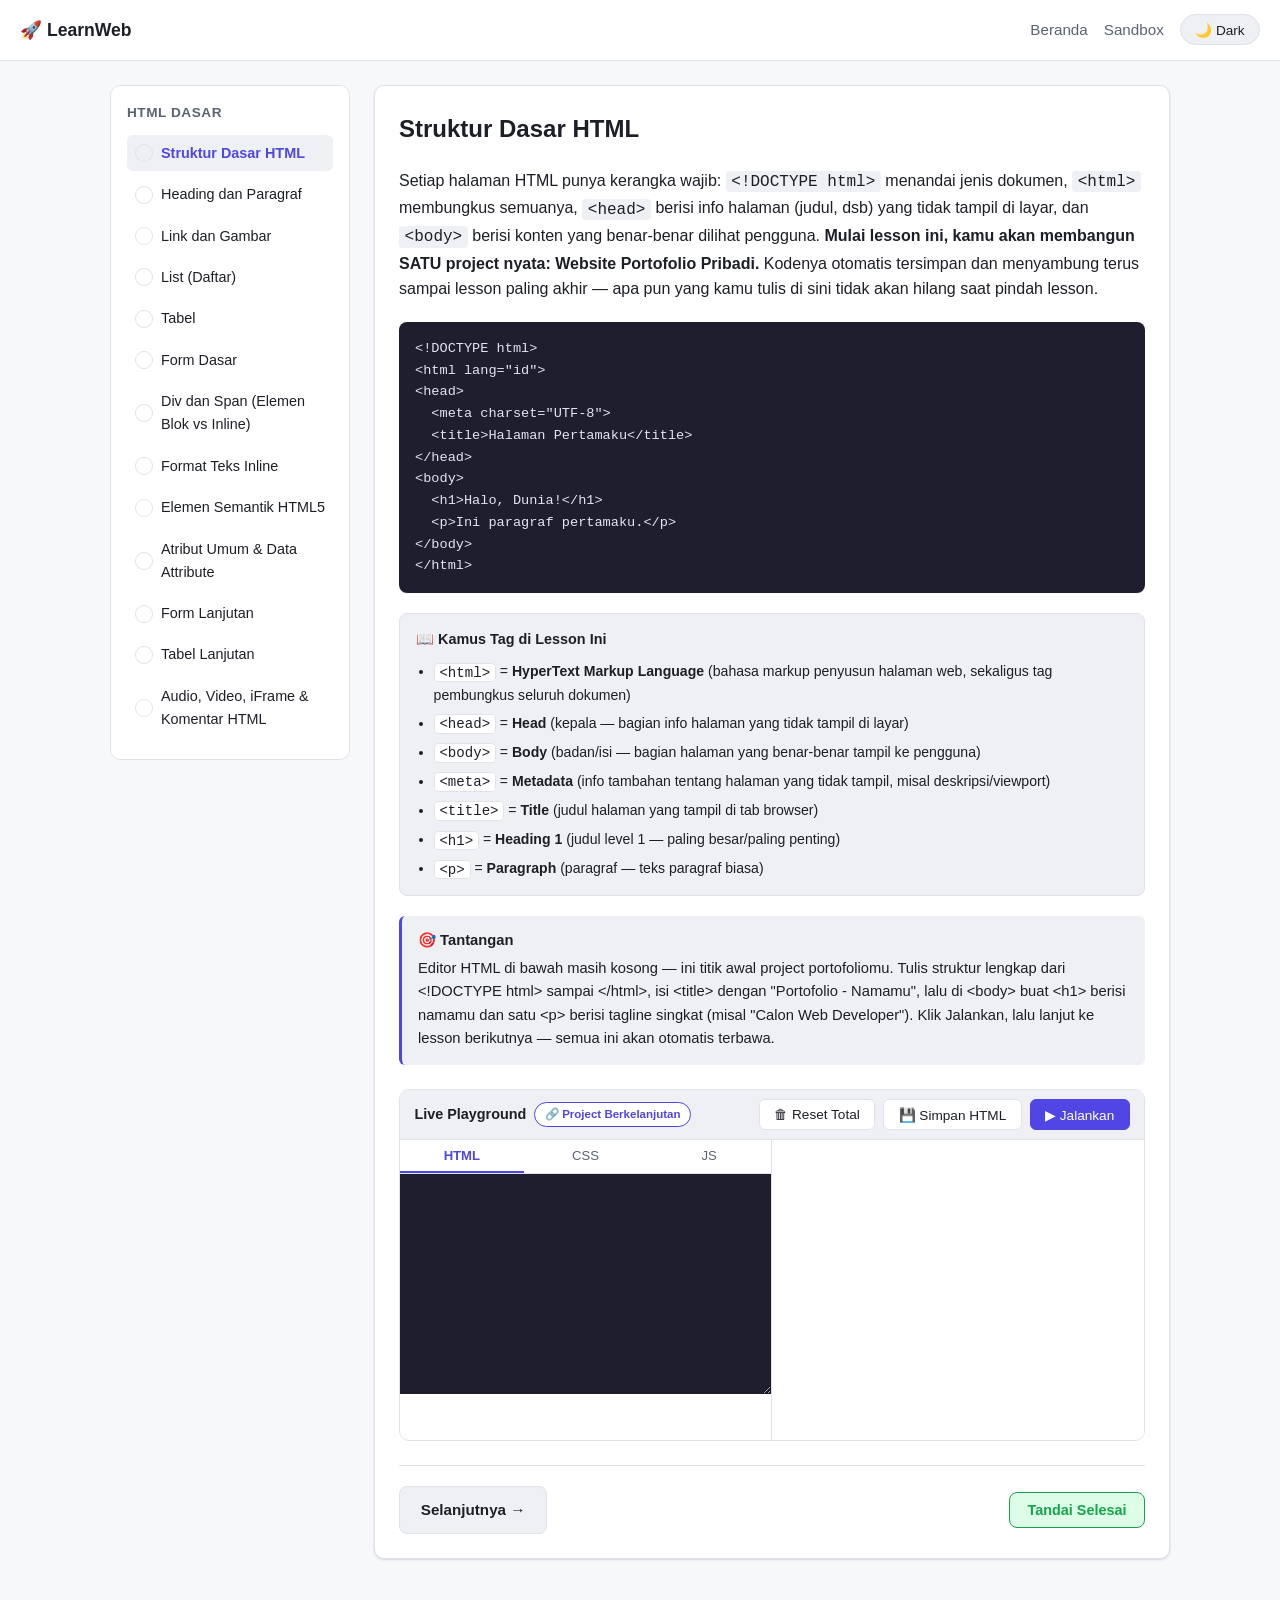
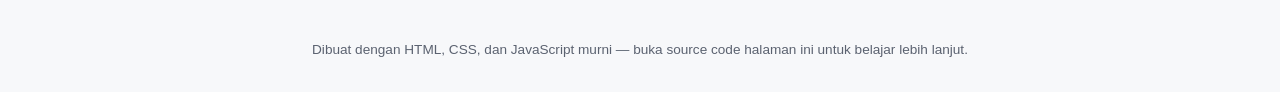
==== app.html @ 66be5aa9 "Initial commit: LearnWeb jalur belajar HTML/CSS/JavaScript Website statis 7 modul (69 lesson) dengan" ====
<!DOCTYPE html>
<html lang="id">
<head>
  <meta charset="UTF-8">
  <meta name="viewport" content="width=device-width, initial-scale=1.0">
  <title>Belajar — LearnWeb</title>
  <link rel="stylesheet" href="assets/css/style.css">
  <script src="assets/js/theme.js"></script>
</head>
<body>
  <header class="navbar">
    <a class="brand" href="index.html">🚀 LearnWeb</a>
    <nav>
      <a href="index.html">Beranda</a>
      <a href="sandbox.html">Sandbox</a>
      <button class="theme-toggle" data-theme-toggle type="button">🌙 Dark</button>
    </nav>
  </header>

  <main class="container">
    <div id="lesson-app">
      <p class="progress-label">Memuat lesson...</p>
    </div>
  </main>

  <footer class="site-footer">
    Dibuat dengan HTML, CSS, dan JavaScript murni — buka source code halaman ini untuk belajar lebih lanjut.
  </footer>

  <script src="assets/js/progress.js"></script>
  <script src="assets/js/project.js"></script>
  <script src="assets/js/playground.js"></script>
  <script src="assets/js/tag-glossary.js"></script>
  <script src="data/lessons/html-dasar.js"></script>
  <script src="data/lessons/css-dasar.js"></script>
  <script src="data/lessons/javascript-dasar.js"></script>
  <script src="data/lessons/html-lanjutan.js"></script>
  <script src="data/lessons/css-lanjutan.js"></script>
  <script src="data/lessons/javascript-lanjutan.js"></script>
  <script src="data/lessons/proyek-gabungan.js"></script>
  <script src="assets/js/app.js"></script>
</body>
</html>
---- assets/css/style.css ----
/* ===== Variabel Warna (Light default, Dark via [data-theme="dark"]) ===== */
:root {
  --bg: #f7f8fa;
  --bg-elevated: #ffffff;
  --bg-muted: #eef0f3;
  --text: #1c1f26;
  --text-muted: #5b6270;
  --border: #dfe3e8;
  --accent: #4f46e5;
  --accent-hover: #4338ca;
  --accent-contrast: #ffffff;
  --success: #16a34a;
  --success-bg: #dcfce7;
  --danger: #dc2626;
  --code-bg: #1e1e2e;
  --code-text: #e4e4f0;
  --shadow: 0 1px 3px rgba(16, 20, 30, 0.08), 0 1px 2px rgba(16, 20, 30, 0.06);
  --radius: 10px;
}

:root[data-theme="dark"] {
  --bg: #14161c;
  --bg-elevated: #1c1f28;
  --bg-muted: #23262f;
  --text: #e7e9ee;
  --text-muted: #9aa1b1;
  --border: #2e3240;
  --accent: #818cf8;
  --accent-hover: #a5b0fb;
  --accent-contrast: #14161c;
  --success: #4ade80;
  --success-bg: #14351f;
  --danger: #f87171;
  --code-bg: #0f1017;
  --code-text: #e4e4f0;
  --shadow: 0 1px 3px rgba(0, 0, 0, 0.4), 0 1px 2px rgba(0, 0, 0, 0.3);
}

/* ===== Reset dasar ===== */
* { box-sizing: border-box; }
html, body { height: 100%; }
body {
  margin: 0;
  font-family: -apple-system, BlinkMacSystemFont, "Segoe UI", Roboto, Helvetica, Arial, sans-serif;
  background: var(--bg);
  color: var(--text);
  line-height: 1.6;
}
a { color: var(--accent); text-decoration: none; }
a:hover { text-decoration: underline; }
img { max-width: 100%; }
button {
  font-family: inherit;
  cursor: pointer;
}
code, pre {
  font-family: "SFMono-Regular", Consolas, "Liberation Mono", Menlo, monospace;
}

/* ===== Navbar ===== */
.navbar {
  display: flex;
  align-items: center;
  justify-content: space-between;
  gap: 1rem;
  padding: 0.9rem 1.25rem;
  background: var(--bg-elevated);
  border-bottom: 1px solid var(--border);
  position: sticky;
  top: 0;
  z-index: 20;
}
.navbar .brand {
  font-weight: 700;
  font-size: 1.1rem;
  color: var(--text);
}
.navbar .brand:hover { text-decoration: none; }
.navbar nav {
  display: flex;
  align-items: center;
  gap: 1rem;
  flex-wrap: wrap;
}
.navbar nav a {
  color: var(--text-muted);
  font-size: 0.95rem;
}
.navbar nav a:hover { color: var(--accent); }

.theme-toggle {
  background: var(--bg-muted);
  border: 1px solid var(--border);
  color: var(--text);
  border-radius: 999px;
  padding: 0.4rem 0.9rem;
  font-size: 0.85rem;
}
.theme-toggle:hover { border-color: var(--accent); }

/* ===== Layout container ===== */
.container {
  max-width: 1100px;
  margin: 0 auto;
  padding: 1.5rem 1.25rem 3rem;
}

/* ===== Landing page ===== */
.hero {
  text-align: center;
  padding: 2.5rem 1rem 1.5rem;
}
.hero h1 {
  font-size: 2.1rem;
  margin-bottom: 0.5rem;
}
.hero p {
  color: var(--text-muted);
  max-width: 640px;
  margin: 0 auto;
}
.hero-actions {
  margin-top: 1.5rem;
  display: flex;
  gap: 0.75rem;
  justify-content: center;
  flex-wrap: wrap;
}

.btn {
  display: inline-block;
  padding: 0.65rem 1.3rem;
  border-radius: 8px;
  border: 1px solid transparent;
  font-weight: 600;
  font-size: 0.95rem;
}
.btn:hover { text-decoration: none; }
.btn-primary {
  background: var(--accent);
  color: var(--accent-contrast);
}
.btn-primary:hover { background: var(--accent-hover); }
.btn-secondary {
  background: var(--bg-muted);
  color: var(--text);
  border-color: var(--border);
}
.btn-secondary:hover { border-color: var(--accent); }

.roadmap {
  display: grid;
  grid-template-columns: repeat(auto-fit, minmax(230px, 1fr));
  gap: 1rem;
  margin-top: 2rem;
}
.module-card {
  background: var(--bg-elevated);
  border: 1px solid var(--border);
  border-radius: var(--radius);
  padding: 1.25rem;
  box-shadow: var(--shadow);
  display: flex;
  flex-direction: column;
  gap: 0.6rem;
}
.module-card .module-step {
  font-size: 0.8rem;
  color: var(--text-muted);
  text-transform: uppercase;
  letter-spacing: 0.04em;
}
.module-card h3 { margin: 0; }
.module-card p { margin: 0; color: var(--text-muted); font-size: 0.9rem; }
.progress-bar {
  height: 8px;
  border-radius: 999px;
  background: var(--bg-muted);
  overflow: hidden;
}
.progress-bar-fill {
  height: 100%;
  background: var(--accent);
  border-radius: 999px;
  transition: width 0.3s ease;
}
.progress-label {
  font-size: 0.82rem;
  color: var(--text-muted);
}

/* ===== Lesson page layout ===== */
.lesson-layout {
  display: grid;
  grid-template-columns: 240px 1fr;
  gap: 1.5rem;
  align-items: start;
}
@media (max-width: 780px) {
  .lesson-layout { grid-template-columns: 1fr; }
}

.lesson-sidebar {
  background: var(--bg-elevated);
  border: 1px solid var(--border);
  border-radius: var(--radius);
  padding: 1rem;
  position: sticky;
  top: 70px;
}
@media (max-width: 780px) {
  .lesson-sidebar { position: static; }
}
.lesson-sidebar h4 {
  margin: 0 0 0.75rem;
  font-size: 0.85rem;
  text-transform: uppercase;
  letter-spacing: 0.04em;
  color: var(--text-muted);
}
.lesson-sidebar ul { list-style: none; margin: 0; padding: 0; }
.lesson-sidebar li { margin-bottom: 0.35rem; }
.lesson-sidebar a {
  display: flex;
  align-items: center;
  gap: 0.5rem;
  padding: 0.4rem 0.5rem;
  border-radius: 6px;
  color: var(--text);
  font-size: 0.9rem;
}
.lesson-sidebar a:hover { background: var(--bg-muted); text-decoration: none; }
.lesson-sidebar a.active {
  background: var(--bg-muted);
  color: var(--accent);
  font-weight: 600;
}
.lesson-sidebar .check {
  width: 18px;
  height: 18px;
  border-radius: 50%;
  border: 1.5px solid var(--border);
  flex: none;
  display: inline-flex;
  align-items: center;
  justify-content: center;
  font-size: 0.7rem;
  color: transparent;
}
.lesson-sidebar .check.done {
  background: var(--success);
  border-color: var(--success);
  color: #fff;
}

.lesson-content {
  background: var(--bg-elevated);
  border: 1px solid var(--border);
  border-radius: var(--radius);
  padding: 1.5rem;
  box-shadow: var(--shadow);
}
.lesson-content h2 { margin-top: 0; }
.lesson-explanation { margin-bottom: 1.25rem; }
.lesson-explanation code {
  background: var(--bg-muted);
  padding: 0.1rem 0.35rem;
  border-radius: 4px;
}

pre.code-block {
  background: var(--code-bg);
  color: var(--code-text);
  padding: 1rem;
  border-radius: 8px;
  overflow-x: auto;
  font-size: 0.85rem;
  margin: 0 0 1.25rem;
}

.tag-glossary {
  background: var(--bg-muted);
  border: 1px solid var(--border);
  border-radius: 8px;
  padding: 0.85rem 1rem;
  margin-bottom: 1.25rem;
}
.tag-glossary h4 {
  margin: 0 0 0.6rem;
  font-size: 0.9rem;
}
.tag-glossary ul {
  margin: 0;
  padding-left: 1.1rem;
  font-size: 0.88rem;
}
.tag-glossary li { margin-bottom: 0.35rem; }
.tag-glossary li:last-child { margin-bottom: 0; }
.tag-glossary code {
  background: var(--bg-elevated);
  padding: 0.05rem 0.3rem;
  border-radius: 4px;
  border: 1px solid var(--border);
}

.tantangan-box {
  background: var(--bg-muted);
  border-left: 3px solid var(--accent);
  padding: 0.85rem 1rem;
  border-radius: 6px;
  margin-bottom: 1.25rem;
  font-size: 0.92rem;
}
.tantangan-box strong { display: block; margin-bottom: 0.25rem; }

.lesson-actions {
  display: flex;
  align-items: center;
  justify-content: space-between;
  gap: 1rem;
  flex-wrap: wrap;
  margin-top: 1.5rem;
  padding-top: 1.25rem;
  border-top: 1px solid var(--border);
}
.lesson-nav { display: flex; gap: 0.5rem; }

.mark-complete-btn {
  background: var(--success-bg);
  color: var(--success);
  border: 1px solid var(--success);
  padding: 0.55rem 1.1rem;
  border-radius: 8px;
  font-weight: 600;
  font-size: 0.9rem;
}
.mark-complete-btn.is-done::before { content: "✓ "; }

/* ===== Playground ===== */
.playground {
  margin-top: 1.5rem;
  border: 1px solid var(--border);
  border-radius: var(--radius);
  overflow: hidden;
}
.playground-header {
  display: flex;
  align-items: center;
  justify-content: space-between;
  padding: 0.6rem 0.9rem;
  background: var(--bg-muted);
  border-bottom: 1px solid var(--border);
  flex-wrap: wrap;
  gap: 0.5rem;
}
.playground-header h4 { margin: 0; font-size: 0.9rem; display: flex; align-items: center; gap: 0.5rem; flex-wrap: wrap; }
.pg-badge {
  font-size: 0.72rem;
  font-weight: 600;
  color: var(--accent);
  background: var(--bg-elevated);
  border: 1px solid var(--accent);
  border-radius: 999px;
  padding: 0.15rem 0.6rem;
}
.playground-buttons { display: flex; gap: 0.5rem; flex-wrap: wrap; }
.pg-btn {
  border: 1px solid var(--border);
  background: var(--bg-elevated);
  color: var(--text);
  padding: 0.4rem 0.9rem;
  border-radius: 6px;
  font-size: 0.85rem;
}
.pg-btn.pg-run {
  background: var(--accent);
  color: var(--accent-contrast);
  border-color: var(--accent);
}
.pg-btn.pg-run:hover { background: var(--accent-hover); }
.pg-btn:hover { border-color: var(--accent); }

.playground-body {
  display: grid;
  grid-template-columns: 1fr 1fr;
}
@media (max-width: 780px) {
  .playground-body { grid-template-columns: 1fr; }
}
.pg-editors {
  border-right: 1px solid var(--border);
  display: flex;
  flex-direction: column;
}
@media (max-width: 780px) {
  .pg-editors { border-right: none; border-bottom: 1px solid var(--border); }
}
.pg-tabs {
  display: flex;
  border-bottom: 1px solid var(--border);
}
.pg-tab {
  flex: 1;
  background: transparent;
  border: none;
  padding: 0.5rem;
  font-size: 0.82rem;
  color: var(--text-muted);
  border-bottom: 2px solid transparent;
}
.pg-tab.active {
  color: var(--accent);
  border-bottom-color: var(--accent);
  font-weight: 600;
}
.pg-panels { position: relative; }
.pg-panel { display: none; }
.pg-panel.active { display: block; }
.pg-panel textarea {
  width: 100%;
  height: 220px;
  border: none;
  resize: vertical;
  padding: 0.75rem;
  font-size: 0.85rem;
  background: var(--code-bg);
  color: var(--code-text);
  display: block;
}
.pg-panel textarea:focus { outline: none; }
.pg-preview {
  width: 100%;
  height: 100%;
  min-height: 300px;
  border: none;
  background: #fff;
  display: block;
}

/* ===== Sandbox page ===== */
.sandbox-intro { margin-bottom: 1rem; }
.sandbox-intro h2 { margin-bottom: 0.25rem; }
.sandbox-intro p { color: var(--text-muted); margin: 0; }

/* ===== Footer ===== */
.site-footer {
  text-align: center;
  padding: 2rem 1rem;
  color: var(--text-muted);
  font-size: 0.85rem;
}
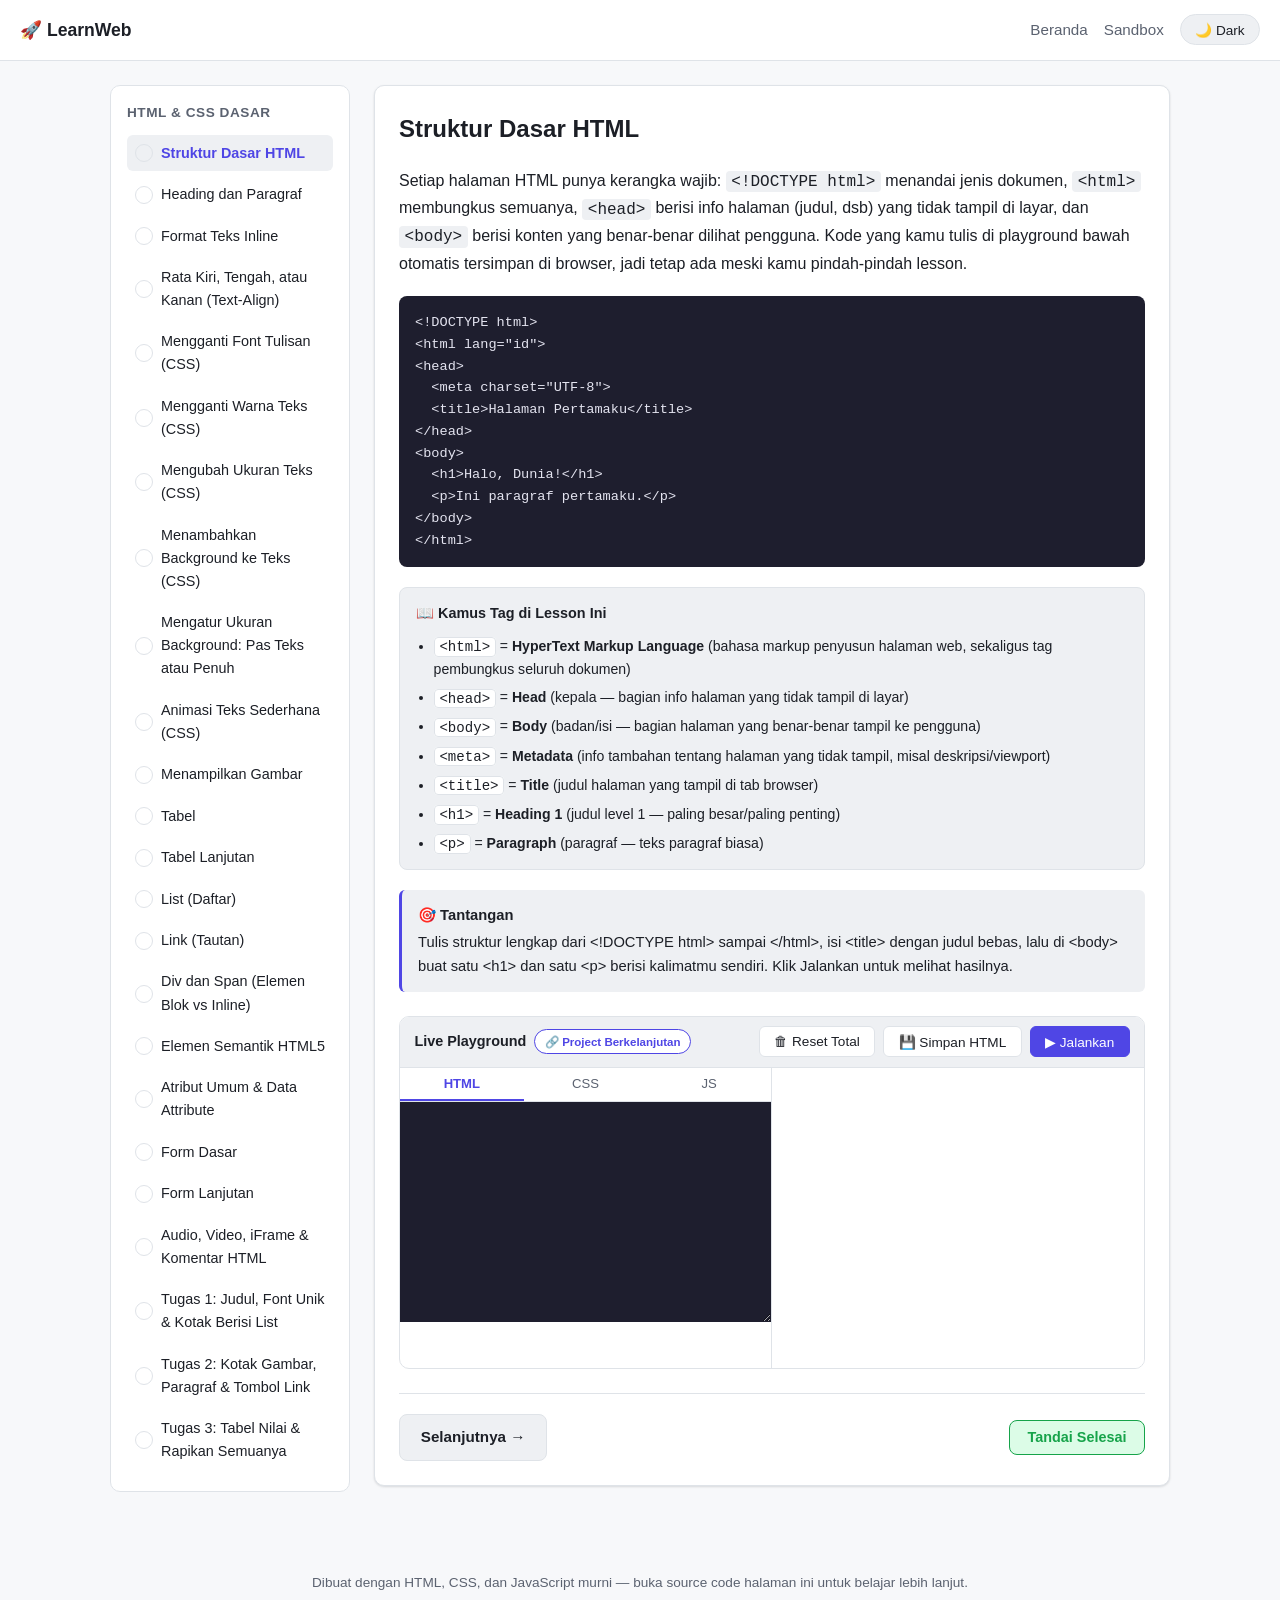
==== commit ebb07426: "Sederhanakan alur belajar: HTML+CSS Dasar per topik, tugas di akhir Rombak total html-dasar.js dan c" ====
--- a/app.html
+++ b/app.html
@@ -33,11 +33,7 @@
   <script src="assets/js/tag-glossary.js"></script>
   <script src="data/lessons/html-dasar.js"></script>
   <script src="data/lessons/css-dasar.js"></script>
-  <script src="data/lessons/javascript-dasar.js"></script>
-  <script src="data/lessons/html-lanjutan.js"></script>
-  <script src="data/lessons/css-lanjutan.js"></script>
-  <script src="data/lessons/javascript-lanjutan.js"></script>
-  <script src="data/lessons/proyek-gabungan.js"></script>
+  <!-- Modul lanjutan dinonaktifkan sementara, lihat catatan di assets/js/app.js -->
   <script src="assets/js/app.js"></script>
 </body>
 </html>
